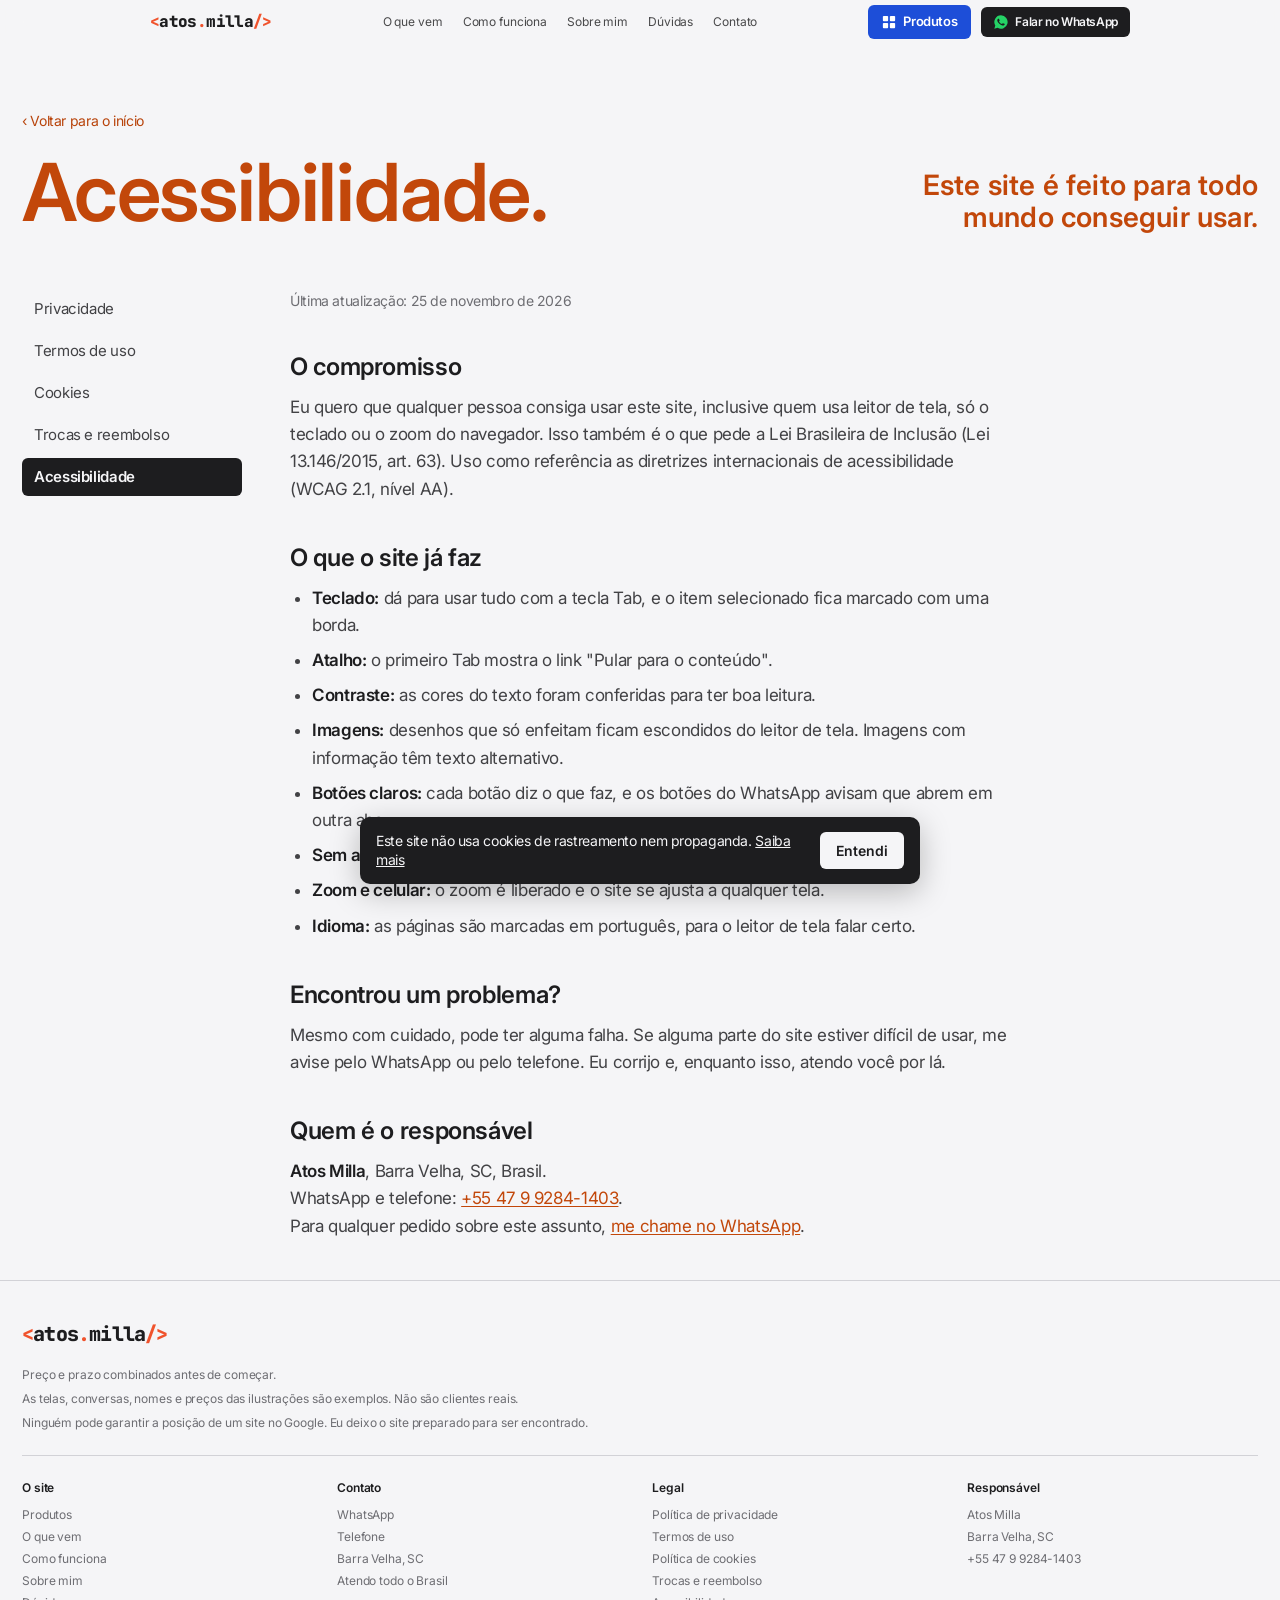
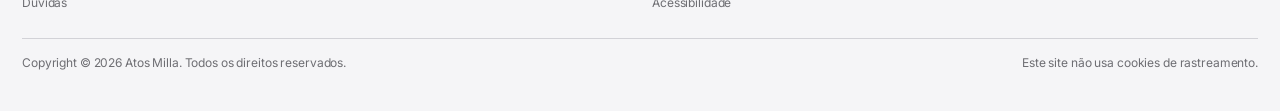
==== acessibilidade.html @ 74225d83 "Páginas legais (privacidade, termos, cookies, reembolso, acessibilidade), aviso de cookies, fontes n" ====
<!doctype html>
<html lang="pt-BR">
<head>
<meta charset="utf-8">
<meta name="viewport" content="width=device-width, initial-scale=1">
<title>Acessibilidade · Atos Milla</title>
<meta name="description" content="O que o site do Atos Milla faz para ser usado por todas as pessoas.">
<meta name="theme-color" content="#f5f5f7">
<meta property="og:title" content="Acessibilidade · Atos Milla">
<meta property="og:description" content="Faço o site do seu negócio. Você fala direto comigo, do começo ao fim.">
<meta property="og:type" content="website">
<meta property="og:image" content="https://atosmilla.github.io/assets/og.jpg">
<link rel="icon" href="data:image/svg+xml,%3Csvg xmlns='http://www.w3.org/2000/svg' viewBox='0 0 64 64'%3E%3Crect width='64' height='64' rx='16' fill='%23111318'/%3E%3Cpath d='M30 20L14 32l16 12' fill='none' stroke='%23F0532D' stroke-width='7' stroke-linecap='round' stroke-linejoin='round'/%3E%3Cpath d='M44 14L34 50' stroke='%23F5F4F0' stroke-width='7' stroke-linecap='round'/%3E%3C/svg%3E">
<link rel="stylesheet" href="assets/fonts.css?v=20261125b">
<link rel="stylesheet" href="assets/site.css?v=20261125b">
</head>
<body>
<a class="skip" href="index.html">Pular para o conteúdo</a>

<svg width="0" height="0" style="position:absolute" aria-hidden="true">
  <symbol id="i-wa" viewBox="0 0 24 24"><path fill="currentColor" d="M12 2a10 10 0 0 0-8.6 15.1L2 22l5-1.3A10 10 0 1 0 12 2Zm5.3 14.1c-.2.6-1.3 1.2-1.8 1.2s-1 .2-3.4-.7a12 12 0 0 1-4.7-4.2c-.4-.6-1-1.7-1-2.9s.6-1.8.9-2.1c.2-.2.5-.3.7-.3h.5c.2 0 .4 0 .6.5l.8 2c.1.2.1.4 0 .5l-.3.5-.4.4c-.1.2-.3.3-.1.6.2.3.8 1.3 1.6 2 1.1 1 2 1.3 2.3 1.4.3.1.5.1.6-.1l.9-1c.2-.3.4-.2.6-.1l1.9.9c.3.1.5.2.5.3.1.2.1.7-.2 1.1Z"/></symbol>
  <symbol id="i-plus" viewBox="0 0 14 14"><path d="M7 2v10M2 7h10" fill="none" stroke="currentColor" stroke-width="1.6"/></symbol>
  <symbol id="i-out" viewBox="0 0 14 14"><path d="M4 10L10 4M5 4h5v5" fill="none" stroke="currentColor" stroke-width="1.6"/></symbol>
  <symbol id="i-prev" viewBox="0 0 9 16"><path d="M8 1L1 8l7 7" fill="none" stroke="currentColor" stroke-width="1.8"/></symbol>
  <symbol id="i-next" viewBox="0 0 9 16"><path d="M1 1l7 7-7 7" fill="none" stroke="currentColor" stroke-width="1.8"/></symbol>
</svg>

<!-- 1. NAV -->
<header class="gnav" id="gnav">
  <nav class="gnav-in" aria-label="Principal">
    <a class="gnav-logo" href="index.html" aria-label="Atos Milla, início"><span class="logo-t"><b>&lt;</b>atos<b>.</b>milla<b>/&gt;</b></span></a>
    <ul class="gnav-links" id="gnav-links">
      <li><a href="index.html#o-que-vem">O que vem</a></li>
      <li><a href="index.html#como-funciona">Como funciona</a></li>
      <li><a href="index.html#sobre">Sobre mim</a></li>
      <li><a href="index.html#duvidas">Dúvidas</a></li>
      <li><a href="index.html#contato">Contato</a></li>
    </ul>
    <div class="gnav-act">
      <a class="gnav-prod" href="produtos.html"><svg aria-hidden="true" viewBox="0 0 16 16" width="14" height="14" fill="currentColor"><rect x="1" y="1" width="6" height="6" rx="1"/><rect x="9" y="1" width="6" height="6" rx="1"/><rect x="1" y="9" width="6" height="6" rx="1"/><rect x="9" y="9" width="6" height="6" rx="1"/></svg><span>Produtos</span></a>
      <a class="gnav-cta" data-wa="Oi Atos! Vi seu site e quero conversar." href="index.html#contato" aria-label="Falar no WhatsApp"><svg aria-hidden="true"><use href="#i-wa"/></svg><span>Falar no WhatsApp</span></a>
    </div>
    <button class="gnav-burger" id="burger" aria-label="Abrir menu" aria-expanded="false" aria-controls="gnav-links">
      <svg aria-hidden="true" width="18" height="12" viewBox="0 0 18 12" fill="none" stroke="currentColor" stroke-width="1.4"><path d="M1 3h16M1 9h16"/></svg>
    </button>
  </nav>
</header>

<main id="topo">
  <section class="wrap phead">
    <div>
      <a class="back" href="index.html">&lsaquo; Voltar para o início</a>
      <h1>Acessibilidade.</h1>
    </div>
    <div class="phead-side">
      <h2>Este site é feito para todo mundo conseguir usar.</h2>
    </div>
  </section>
  <section class="wrap legal">
    <nav class="legal-nav" aria-label="Páginas legais"><a href="privacidade.html">Privacidade</a><a href="termos.html">Termos de uso</a><a href="cookies.html">Cookies</a><a href="reembolso.html">Trocas e reembolso</a><a href="acessibilidade.html" aria-current="page">Acessibilidade</a></nav>
    <article class="legal-doc">
      <p class="legal-date">Última atualização: 25 de novembro de 2026</p>
      <h2>O compromisso</h2>
      <p>Eu quero que qualquer pessoa consiga usar este site, inclusive quem usa leitor de tela, só o teclado ou o zoom do navegador. Isso também é o que pede a Lei Brasileira de Inclusão (Lei 13.146/2015, art. 63). Uso como referência as diretrizes internacionais de acessibilidade (WCAG 2.1, nível AA).</p>

      <h2>O que o site já faz</h2>
      <ul>
        <li><b>Teclado:</b> dá para usar tudo com a tecla Tab, e o item selecionado fica marcado com uma borda.</li>
        <li><b>Atalho:</b> o primeiro Tab mostra o link "Pular para o conteúdo".</li>
        <li><b>Contraste:</b> as cores do texto foram conferidas para ter boa leitura.</li>
        <li><b>Imagens:</b> desenhos que só enfeitam ficam escondidos do leitor de tela. Imagens com informação têm texto alternativo.</li>
        <li><b>Botões claros:</b> cada botão diz o que faz, e os botões do WhatsApp avisam que abrem em outra aba.</li>
        <li><b>Sem animações:</b> nada pisca nem se mexe sozinho.</li>
        <li><b>Zoom e celular:</b> o zoom é liberado e o site se ajusta a qualquer tela.</li>
        <li><b>Idioma:</b> as páginas são marcadas em português, para o leitor de tela falar certo.</li>
      </ul>

      <h2>Encontrou um problema?</h2>
      <p>Mesmo com cuidado, pode ter alguma falha. Se alguma parte do site estiver difícil de usar, me avise pelo WhatsApp ou pelo telefone. Eu corrijo e, enquanto isso, atendo você por lá.</p>
      <h2>Quem é o responsável</h2>
      <p><b>Atos Milla</b>, Barra Velha, SC, Brasil.<br>WhatsApp e telefone: <a class="tx" href="tel:+5547992841403">+55 47 9 9284-1403</a>.<br>Para qualquer pedido sobre este assunto, <a class="tx" data-wa="Oi Atos! Tenho uma dúvida sobre a página Acessibilidade do seu site." href="tel:+5547992841403">me chame no WhatsApp</a>.</p>
    </article>
  </section>
</main>

<footer class="wrap foot">
  <p class="foot-logo"><span class="logo-t"><b>&lt;</b>atos<b>.</b>milla<b>/&gt;</b></span></p>
  <div class="foot-notes">
    <p>Preço e prazo combinados antes de começar.</p>
    <p>As telas, conversas, nomes e preços das ilustrações são exemplos. Não são clientes reais.</p>
    <p>Ninguém pode garantir a posição de um site no Google. Eu deixo o site preparado para ser encontrado.</p>
  </div>
  <div class="foot-cols">
    <div><h4>O site</h4><a href="produtos.html">Produtos</a><a href="index.html#o-que-vem">O que vem</a><a href="index.html#como-funciona">Como funciona</a><a href="index.html#sobre">Sobre mim</a><a href="index.html#duvidas">Dúvidas</a></div>
    <div><h4>Contato</h4><a data-wa="Oi Atos! Vi seu site e quero conversar." href="index.html#contato">WhatsApp</a><a href="tel:+5547992841403">Telefone</a><span>Barra Velha, SC</span><span>Atendo todo o Brasil</span></div>
    <div><h4>Legal</h4><a href="privacidade.html">Política de privacidade</a><a href="termos.html">Termos de uso</a><a href="cookies.html">Política de cookies</a><a href="reembolso.html">Trocas e reembolso</a><a href="acessibilidade.html">Acessibilidade</a></div>
    <div><h4>Responsável</h4><span>Atos Milla</span><span>Barra Velha, SC</span><span>+55 47 9 9284-1403</span></div>
  </div>
  <div class="foot-legal"><span>Copyright © <span id="ano">2026</span> Atos Milla. Todos os direitos reservados.</span><span>Este site não usa cookies de rastreamento.</span></div>
</footer>

<script src="assets/site.js?v=20261125b"></script>
</body>
</html>
---- assets/fonts.css ----
/* Fontes guardadas no próprio site (não chamam o Google). Inter e JetBrains Mono, licença SIL Open Font License 1.1 */
@font-face {
  font-family: 'Inter';
  font-style: normal;
  font-weight: 400;
  font-display: swap;
  src: url(fonts/inter-latin-ext.woff2) format('woff2');
  unicode-range: U+0100-02BA, U+02BD-02C5, U+02C7-02CC, U+02CE-02D7, U+02DD-02FF, U+0304, U+0308, U+0329, U+1D00-1DBF, U+1E00-1E9F, U+1EF2-1EFF, U+2020, U+20A0-20AB, U+20AD-20C4, U+2113, U+2C60-2C7F, U+A720-A7FF;
}
@font-face {
  font-family: 'Inter';
  font-style: normal;
  font-weight: 400;
  font-display: swap;
  src: url(fonts/inter-latin.woff2) format('woff2');
  unicode-range: U+0000-00FF, U+0131, U+0152-0153, U+02BB-02BC, U+02C6, U+02DA, U+02DC, U+0304, U+0308, U+0329, U+2000-206F, U+20AC, U+2122, U+2191, U+2193, U+2212, U+2215, U+FEFF, U+FFFD;
}
@font-face {
  font-family: 'Inter';
  font-style: normal;
  font-weight: 500;
  font-display: swap;
  src: url(fonts/inter-latin-ext.woff2) format('woff2');
  unicode-range: U+0100-02BA, U+02BD-02C5, U+02C7-02CC, U+02CE-02D7, U+02DD-02FF, U+0304, U+0308, U+0329, U+1D00-1DBF, U+1E00-1E9F, U+1EF2-1EFF, U+2020, U+20A0-20AB, U+20AD-20C4, U+2113, U+2C60-2C7F, U+A720-A7FF;
}
@font-face {
  font-family: 'Inter';
  font-style: normal;
  font-weight: 500;
  font-display: swap;
  src: url(fonts/inter-latin.woff2) format('woff2');
  unicode-range: U+0000-00FF, U+0131, U+0152-0153, U+02BB-02BC, U+02C6, U+02DA, U+02DC, U+0304, U+0308, U+0329, U+2000-206F, U+20AC, U+2122, U+2191, U+2193, U+2212, U+2215, U+FEFF, U+FFFD;
}
@font-face {
  font-family: 'Inter';
  font-style: normal;
  font-weight: 600;
  font-display: swap;
  src: url(fonts/inter-latin-ext.woff2) format('woff2');
  unicode-range: U+0100-02BA, U+02BD-02C5, U+02C7-02CC, U+02CE-02D7, U+02DD-02FF, U+0304, U+0308, U+0329, U+1D00-1DBF, U+1E00-1E9F, U+1EF2-1EFF, U+2020, U+20A0-20AB, U+20AD-20C4, U+2113, U+2C60-2C7F, U+A720-A7FF;
}
@font-face {
  font-family: 'Inter';
  font-style: normal;
  font-weight: 600;
  font-display: swap;
  src: url(fonts/inter-latin.woff2) format('woff2');
  unicode-range: U+0000-00FF, U+0131, U+0152-0153, U+02BB-02BC, U+02C6, U+02DA, U+02DC, U+0304, U+0308, U+0329, U+2000-206F, U+20AC, U+2122, U+2191, U+2193, U+2212, U+2215, U+FEFF, U+FFFD;
}
@font-face {
  font-family: 'JetBrains Mono';
  font-style: normal;
  font-weight: 500;
  font-display: swap;
  src: url(fonts/jetbrains-mono-latin-ext.woff2) format('woff2');
  unicode-range: U+0100-02BA, U+02BD-02C5, U+02C7-02CC, U+02CE-02D7, U+02DD-02FF, U+0304, U+0308, U+0329, U+1D00-1DBF, U+1E00-1E9F, U+1EF2-1EFF, U+2020, U+20A0-20AB, U+20AD-20C4, U+2113, U+2C60-2C7F, U+A720-A7FF;
}
@font-face {
  font-family: 'JetBrains Mono';
  font-style: normal;
  font-weight: 500;
  font-display: swap;
  src: url(fonts/jetbrains-mono-latin.woff2) format('woff2');
  unicode-range: U+0000-00FF, U+0131, U+0152-0153, U+02BB-02BC, U+02C6, U+02DA, U+02DC, U+0304, U+0308, U+0329, U+2000-206F, U+20AC, U+2122, U+2191, U+2193, U+2212, U+2215, U+FEFF, U+FFFD;
}
@font-face {
  font-family: 'JetBrains Mono';
  font-style: normal;
  font-weight: 800;
  font-display: swap;
  src: url(fonts/jetbrains-mono-latin-ext.woff2) format('woff2');
  unicode-range: U+0100-02BA, U+02BD-02C5, U+02C7-02CC, U+02CE-02D7, U+02DD-02FF, U+0304, U+0308, U+0329, U+1D00-1DBF, U+1E00-1E9F, U+1EF2-1EFF, U+2020, U+20A0-20AB, U+20AD-20C4, U+2113, U+2C60-2C7F, U+A720-A7FF;
}
@font-face {
  font-family: 'JetBrains Mono';
  font-style: normal;
  font-weight: 800;
  font-display: swap;
  src: url(fonts/jetbrains-mono-latin.woff2) format('woff2');
  unicode-range: U+0000-00FF, U+0131, U+0152-0153, U+02BB-02BC, U+02C6, U+02DA, U+02DC, U+0304, U+0308, U+0329, U+2000-206F, U+20AC, U+2122, U+2191, U+2193, U+2212, U+2215, U+FEFF, U+FFFD;
}
---- assets/site.css ----
/* =========================================================
   ATOS MILLA · feito com a skill Site Vitrine Premium
   Marca: laranja, branco e preto.
   ========================================================= */
:root{
  --canvas:#f5f5f7;
  --surface:#ffffff;
  --surface-alt:#fafafc;
  --ink:#1d1d1f;
  --ink-2:#424245;
  --ink-3:#6e6e73;
  --ink-4:#86868b;
  --hairline:#d2d2d7;
  --link:#b8440b;
  --action:#c2470a;          /* laranja da marca, passa 5:1 com texto branco */
  --action-hover:#a83c08;
  --accent:#c2470a;          /* título da página e 1ª metade dos cabeçalhos */
  --flag:#b64400;
  --control:rgba(210,210,215,.64);
  --control-hover:rgba(223,223,227,.72);
  --tint-1:#f9d9c3;          /* pêssego */
  --tint-2:#efe7df;          /* areia */
  --tint-3:#fff0e0;          /* creme */
  --tint-4:#1d1d1f;          /* preto da marca */
  --wa:#25d366;
  --logo:#f0532d;            /* laranja da logo, só na logo */
  --logo-ink:#111318;
  --mono:"JetBrains Mono",ui-monospace,SFMono-Regular,Menlo,Consolas,monospace;

  --font:-apple-system,BlinkMacSystemFont,"SF Pro Display","SF Pro Text","Inter","Helvetica Neue",Helvetica,Arial,sans-serif;
  --r-card:10px; --r-tile:8px; --r-pill:6px;
  --shadow:2px 4px 12px rgba(0,0,0,.08);
  --shadow-hover:2px 4px 16px rgba(0,0,0,.16);
  --ease:cubic-bezier(0,0,.5,1);
  --max:1260px;
  --gutter:max(22px, calc((100vw - var(--max)) / 2));
  --nav-h:44px;
}
@media (prefers-color-scheme: dark){
  :root:not([data-theme="light"]){
    --canvas:#000; --surface:#1d1d1f; --surface-alt:#161617;
    --ink:#f5f5f7; --ink-2:#d2d2d7; --ink-3:#a1a1a6; --ink-4:#6e6e73; --hairline:#424245;
    --link:#ff9a5c; --control:rgba(66,66,69,.72); --control-hover:rgba(80,80,84,.8);
    --shadow:none; --shadow-hover:0 0 0 1px #424245;
    --accent:#ff8a4c; --flag:#ff8a3d;
    --tint-1:#3a2418; --tint-2:#2a2622; --tint-3:#33281c; --tint-4:#101011;
  }
}
:root[data-theme="dark"]{
  --canvas:#000; --surface:#1d1d1f; --surface-alt:#161617;
  --ink:#f5f5f7; --ink-2:#d2d2d7; --ink-3:#a1a1a6; --ink-4:#6e6e73; --hairline:#424245;
  --link:#ff9a5c; --control:rgba(66,66,69,.72); --control-hover:rgba(80,80,84,.8);
  --shadow:none; --shadow-hover:0 0 0 1px #424245;
  --accent:#ff8a4c; --flag:#ff8a3d;
  --tint-1:#3a2418; --tint-2:#2a2622; --tint-3:#33281c; --tint-4:#101011;
}

*,*::before,*::after{box-sizing:border-box}
html{-webkit-text-size-adjust:100%}
body{margin:0;background:var(--canvas);color:var(--ink);font-family:var(--font);
  font-size:17px;line-height:1.47059;letter-spacing:-.022em;font-weight:400;
  -webkit-font-smoothing:antialiased;-moz-osx-font-smoothing:grayscale;overflow-x:hidden}
img{max-width:100%;display:block}
a{color:var(--link);text-decoration:none}
a:hover{text-decoration:underline}
h1,h2,h3,p{margin:0}
.wrap{padding-inline:var(--gutter)}
section[id]{scroll-margin-top:calc(var(--nav-h) + 16px)}
.sr{position:absolute;width:1px;height:1px;overflow:hidden;clip:rect(0 0 0 0);white-space:nowrap}
:focus-visible{outline:2px solid var(--action);outline-offset:3px;border-radius:4px}

/* ---------- 1. NAV GLOBAL ---------- */
.gnav{position:sticky;top:0;z-index:50;height:var(--nav-h);
  background:rgba(245,245,247,.8);backdrop-filter:saturate(180%) blur(20px);-webkit-backdrop-filter:saturate(180%) blur(20px)}
@media (prefers-color-scheme: dark){:root:not([data-theme="light"]) .gnav{background:rgba(22,22,23,.8)}}
:root[data-theme="dark"] .gnav{background:rgba(22,22,23,.8)}
.gnav-in{max-width:1024px;margin:0 auto;height:100%;padding:0 22px;display:flex;align-items:center;justify-content:space-between;gap:8px}
.gnav-logo{display:inline-flex;align-items:center;gap:8px;font-weight:600;font-size:15px;letter-spacing:-.01em;color:var(--ink)}
.gnav-logo:hover{text-decoration:none}
/* logotipo <atos.milla/> */
.logo-t{font-family:var(--mono);font-weight:800;letter-spacing:-.04em;color:var(--ink);white-space:nowrap}
.logo-t b{color:var(--logo);font-weight:800}
.gnav-logo .logo-t{font-size:16px}
.gnav-links{display:flex;gap:0;list-style:none;margin:0;padding:0}
.gnav-links a{display:block;padding:0 10px;font-size:12px;line-height:var(--nav-h);letter-spacing:-.01em;color:var(--ink);opacity:.8;transition:opacity .2s}
.gnav-links a:hover{opacity:1;text-decoration:none}
.gnav-links a[aria-current]{opacity:1;font-weight:600;color:var(--accent)}
.gnav-cta{display:inline-flex;align-items:center;gap:6px;font-size:12px;font-weight:600;color:var(--canvas);background:var(--ink);padding:6px 12px;border-radius:var(--r-pill)}
.gnav-cta span{opacity:1}
.gnav-cta:hover{text-decoration:none;background:var(--ink-2)}
.gnav-cta svg{width:16px;height:16px;color:var(--wa);flex:none}
.gnav-act{display:flex;align-items:center;gap:10px}
.gnav-prod{display:inline-flex;align-items:center;gap:7px;font-size:13px;font-weight:600;color:#fff;background:#1d4ed8;padding:7px 14px;border-radius:var(--r-pill)}
.gnav-prod:hover{background:#1e40af;text-decoration:none}
.gnav-prod[aria-current]{background:#eef4ff;color:#1d4ed8;box-shadow:inset 0 0 0 1.5px #1d4ed8}
.gnav-burger{display:none;background:none;border:0;width:44px;height:44px;color:var(--ink);cursor:pointer;margin-right:-12px}
@media (max-width:833px){
  .gnav-links{display:none;position:absolute;top:var(--nav-h);left:0;right:0;flex-direction:column;
    background:var(--canvas);padding:12px 32px 28px;height:calc(100vh - var(--nav-h))}
  .gnav.open .gnav-links{display:flex}
  .gnav-links a{font-size:24px;font-weight:600;line-height:1.3;padding:8px 0;opacity:1}
  .gnav-burger{display:block}
  .gnav-act{gap:4px}
  .gnav-prod{padding:7px 11px}
  .gnav-logo{margin-right:auto}
  .gnav-cta{width:44px;height:44px;justify-content:center;background:none;padding:0}
  .gnav-cta:hover{background:none}
  .gnav-cta span{display:none}
  .gnav-cta svg{width:24px;height:24px;color:var(--wa)}
}

/* ---------- 2. FAIXA DE AVISO ---------- */
.ribbon{background:var(--surface-alt);text-align:center;font-size:14px;line-height:1.43;letter-spacing:-.016em;padding:14px 22px;color:var(--ink)}
.ribbon .live{display:inline-block;width:8px;height:8px;border-radius:50%;background:var(--wa);margin-right:8px;vertical-align:1px;position:relative}
.ribbon .live::after{content:"";position:absolute;inset:0;border-radius:50%;background:var(--wa);animation:ping 2.6s var(--ease) infinite}
@keyframes ping{0%{transform:scale(1);opacity:.6}80%,100%{transform:scale(2.8);opacity:0}}

/* ---------- 3. CABEÇALHO DA PÁGINA ---------- */
.phead{display:grid;grid-template-columns:1fr auto;gap:24px;align-items:end;padding-top:64px;padding-bottom:56px}
.phead h1{font-size:80px;line-height:1.05;font-weight:600;letter-spacing:-.015em;color:var(--accent)}
.phead h1.brand{font-family:var(--mono);font-weight:800;font-size:clamp(40px,11vw,96px);line-height:1;letter-spacing:-.05em;color:var(--ink);white-space:nowrap}
.brand b{color:var(--logo);font-weight:800}
.brand{position:relative;display:inline-block}
.brand .caret{display:inline-block;width:.08em;height:.9em;margin-left:.04em;vertical-align:-.08em;background:var(--logo);border-radius:2px;animation:caret 1s steps(1) infinite}
.brand.done .caret{animation:caret 1s steps(1) 3,fadeout .4s var(--ease) 3s forwards}
@keyframes caret{50%{opacity:0}}
@keyframes fadeout{to{opacity:0}}
.brand-sub{font-family:var(--mono);font-weight:500;font-size:13px;letter-spacing:.38em;text-transform:uppercase;color:var(--ink-3);margin-top:20px;opacity:0;transform:translateY(8px);transition:opacity .9s var(--ease),transform .9s var(--ease)}
.brand-wrap.done .brand-sub{opacity:1;transform:none}
.phead-side{text-align:right;max-width:400px}
.phead-side h2{font-size:28px;line-height:1.14;font-weight:600;letter-spacing:.007em;color:var(--accent)}
.phead-side .links{margin-top:12px;display:flex;flex-direction:column;gap:4px;font-size:14px;letter-spacing:-.016em}
@media (max-width:833px){
  .phead{grid-template-columns:1fr;padding-top:40px;padding-bottom:36px}
  .phead h1{font-size:48px}
  .phead-side{text-align:left}
  .phead-side h2{font-size:24px}
}
/* título que sobe palavra por palavra */
.split .wd{display:inline-block;overflow:hidden;vertical-align:top;padding-bottom:.08em;margin-bottom:-.08em}
.split .wd>span{display:inline-block;transform:translateY(105%);transition:transform 1s var(--ease);transition-delay:calc(var(--i) * 90ms + 100ms)}
.split.in .wd>span{transform:none}

.lk::after{content:" \203A";font-weight:400}
.lk-out::after{content:" \2197";font-size:.9em}

/* ---------- 4. NAVEGAÇÃO POR ÍCONES ---------- */
.iconnav{display:flex;gap:4px;overflow-x:auto;scroll-snap-type:x mandatory;scroll-padding-inline:var(--gutter);scrollbar-width:none;padding-bottom:72px}
.iconnav::-webkit-scrollbar{display:none}
.iconnav a{flex:0 0 auto;width:116px;text-align:center;color:var(--ink);font-size:14px;font-weight:500;letter-spacing:-.016em;scroll-snap-align:start;padding:4px 0}
.iconnav a:hover{text-decoration:none}
.iconnav .ico{width:96px;height:64px;margin:0 auto 10px;display:grid;place-items:center;transition:transform .3s var(--ease)}
.iconnav a:hover .ico{transform:translateY(-3px)}
.iconnav svg{color:var(--ink)}
/* barrinha que mostra que dá para arrastar (só aparece quando sobra conteúdo) */
.swipe{display:none;align-items:center;gap:12px;padding-bottom:64px;margin-top:-56px}
.swipe.on{display:flex}
.swipe-track{position:relative;flex:0 0 120px;height:4px;border-radius:2px;background:var(--hairline);overflow:hidden}
.swipe-thumb{position:absolute;left:0;top:0;height:100%;width:30%;border-radius:2px;background:var(--action);transform-origin:left;will-change:transform}
.iconnav .o{fill:var(--action)}
.iconnav .t{fill:var(--tint-1)}
.iconnav.rv a{opacity:0;transform:translateY(14px);transition:opacity .7s var(--ease),transform .7s var(--ease);transition-delay:calc(var(--i) * 60ms)}
.iconnav.rv.in a{opacity:1;transform:none}

/* ---------- 5. PRATELEIRA ---------- */
.shelf{padding-bottom:56px}
.shelf-h{font-size:28px;line-height:1.14;font-weight:600;letter-spacing:.007em;padding-bottom:8px}
.shelf-h .a{color:var(--accent)}
.shelf-h .b{color:var(--ink-3)}
@media (max-width:734px){.shelf-h{font-size:24px;line-height:1.17}}

.rail{position:relative}
.rail-track{display:flex;gap:20px;overflow-x:auto;scroll-snap-type:x mandatory;
  padding:16px var(--gutter) 40px;scroll-padding-inline:var(--gutter);scrollbar-width:none;margin-inline:calc(var(--gutter) * -1)}
.rail-track::-webkit-scrollbar{display:none}
.rail-track>*{scroll-snap-align:start;flex:0 0 auto}
.rail-paddles{display:flex;justify-content:flex-end;gap:14px}
.paddle{width:36px;height:36px;border-radius:var(--r-pill);border:0;background:var(--control);color:var(--ink);cursor:pointer;
  display:grid;place-items:center;transition:background .2s,opacity .2s}
.paddle:hover{background:var(--control-hover)}
.paddle:disabled{opacity:.42;cursor:default}
.paddle svg{width:9px;height:16px}
/* cards entram em sequência quando a prateleira aparece */
.rail.rv{opacity:1;transform:none}
.rail.rv .rail-track>*{opacity:0;transform:translateY(40px);transition:opacity .8s var(--ease),transform .9s var(--ease),box-shadow .3s var(--ease);transition-delay:calc(var(--i) * 90ms)}
.rail.rv.in .rail-track>*{opacity:1;transform:none}
.rail.rv.settled .rail-track>*{transition-delay:0s}
.rail.rv.in .rail-track>.card:hover,.rail.rv.in .rail-track>.tile:hover{transform:scale3d(1.01,1.01,1.01)}

/* ---------- 6. CARDS ---------- */
.card{position:relative;width:400px;height:500px;border-radius:var(--r-card);background:var(--surface);
  box-shadow:var(--shadow);overflow:hidden;color:var(--ink);display:flex;flex-direction:column;
  transition:box-shadow .3s var(--ease),transform .3s var(--ease)}
a.card:hover{text-decoration:none}
.rail.settled .card:hover,.card:hover{box-shadow:var(--shadow-hover);transform:scale3d(1.01,1.01,1.01)}
.card-info{padding:28px;position:relative;z-index:2}
.eyebrow{font-size:12px;line-height:1.33;font-weight:600;letter-spacing:-.01em;text-transform:uppercase;color:var(--ink-2);padding-bottom:8px}
.card-title{font-size:28px;line-height:1.14;font-weight:600;letter-spacing:.007em}
.card-desc{font-size:17px;line-height:1.24;padding-top:10px;padding-right:40px}
.card-media{flex:1;position:relative;display:grid;place-items:center}
.card.dark{color:#f5f5f7}.card.dark .eyebrow{color:#d2d2d7}
.card.w-480{width:480px}
.card.w-313{width:313px}
.card.faq{height:330px}
.card.faq .card-title{font-size:21px;line-height:1.19}
.card.faq .card-desc{color:var(--ink-2);padding-top:14px}
@media (max-width:734px){.card{width:309px;height:450px}.card.w-480{width:309px}.card.w-313{width:270px}.card.faq{height:330px}.card-title{font-size:24px}}

/* card de exemplo (vitrine de modelos) */
.pcard{width:313px;padding:0 28px 28px}
.pcard .card-media{padding-top:36px}
.swatches{display:flex;gap:7px;justify-content:center;padding:18px 0 22px}
.swatches i{width:9px;height:9px;border-radius:50%;box-shadow:inset 0 1px 2px rgba(0,0,0,.25)}
.flag{font-size:12px;font-weight:400;color:var(--flag);padding-bottom:4px}
.pname{font-size:17px;line-height:1.24;font-weight:600;letter-spacing:-.022em;min-height:42px}
.pprice{font-size:14px;line-height:1.43;letter-spacing:-.016em;padding-top:14px;color:var(--ink-2);padding-right:40px}
@media (max-width:734px){.pcard{width:270px}}

.corner{position:absolute;right:20px;bottom:20px;width:36px;height:36px;border-radius:var(--r-pill);background:var(--control);
  display:grid;place-items:center;color:var(--ink);z-index:3;transition:background .2s, transform .3s var(--ease)}
.card:hover .corner{background:var(--control-hover)}
.card.dark .corner{background:rgba(255,255,255,.18);color:#fff}
.corner svg{width:14px;height:14px}

.stack{display:flex;flex-direction:column;gap:20px}
.tile{width:313px;height:240px;border-radius:var(--r-card);padding:28px;box-shadow:var(--shadow);position:relative;color:var(--ink);
  transition:box-shadow .3s var(--ease),transform .3s var(--ease)}
a.tile:hover{text-decoration:none}
.tile:hover{box-shadow:var(--shadow-hover);transform:scale3d(1.01,1.01,1.01)}
.tile .ticon{width:32px;height:32px;margin-bottom:14px;color:var(--accent)}
.tile .num{display:block;font-size:48px;line-height:1;font-weight:600;letter-spacing:-.02em;color:var(--accent);margin-bottom:22px}
.tile p{font-size:21px;line-height:1.19;font-weight:600;letter-spacing:.011em}
.tile .sub{font-size:14px;line-height:1.43;font-weight:400;letter-spacing:-.016em;color:var(--ink-3);margin-top:10px}
@media (max-width:734px){.tile{width:270px;height:230px}}

/* ---------- 7. BOTÕES ---------- */
.btn{display:inline-flex;align-items:center;gap:8px;font-size:17px;line-height:1.18;letter-spacing:-.022em;font-weight:400;padding:12px 22px;border-radius:var(--r-pill);
  background:var(--action);color:#fff;border:1px solid transparent;cursor:pointer;transition:background .2s, transform .3s var(--ease)}
.btn:hover{background:var(--action-hover);text-decoration:none}
.btn-lg{font-size:19px;padding:16px 30px}
.btn{font-weight:600}
.btn-dark{background:var(--ink);color:var(--canvas)}
.btn-dark:hover{background:var(--ink-2)}
.btn-row{display:flex;flex-wrap:wrap;gap:12px;margin-top:20px}
.phead-side .btn-row{justify-content:flex-end}
@media (max-width:833px){.phead-side .btn-row{justify-content:flex-start}}
.btn svg{width:20px;height:20px;flex:none}

/* ---------- 8. BLOCO DESTAQUE ---------- */
.feature{border-radius:var(--r-card);background:var(--surface);box-shadow:var(--shadow);overflow:hidden;display:grid;grid-template-columns:1fr 1fr;min-height:480px}
.feature-copy{padding:64px;display:flex;flex-direction:column;justify-content:center;gap:16px}
.feature-copy h2{font-size:48px;line-height:1.08;font-weight:600;letter-spacing:-.003em}
.feature-copy p{font-size:21px;line-height:1.38;color:var(--ink-3);letter-spacing:.011em}
.feature-copy p.small{font-size:17px;line-height:1.47}
.feature-copy .cta{display:flex;gap:20px;align-items:center;margin-top:12px;flex-wrap:wrap}
.feature-media{background:var(--tint-1);position:relative;overflow:hidden;min-height:360px}
@media (max-width:833px){.feature{grid-template-columns:1fr}.feature-copy{padding:40px 28px}.feature-copy h2{font-size:32px}.feature-copy p{font-size:19px}.feature-media{min-height:320px}}

/* monograma do Atos com anéis que respiram */
.mono{position:absolute;inset:0;display:grid;place-items:center}
.mono .ring{position:absolute;border-radius:50%;border:1.5px solid var(--action);opacity:.25}
.mono .r1{width:220px;height:220px}.mono .r2{width:320px;height:320px;opacity:.16}.mono .r3{width:430px;height:430px;opacity:.09}
.live .mono .ring{animation:breathe 6s var(--ease) infinite}
.live .mono .r2{animation-delay:-2s}.live .mono .r3{animation-delay:-4s}
@keyframes breathe{50%{transform:scale(1.06);opacity:.05}}
.mono .disc{position:relative;width:150px;height:150px;border-radius:38px;background:var(--logo-ink);color:#f5f4f0;display:grid;place-items:center;font-family:var(--mono);font-weight:800;letter-spacing:-.06em;
  font-size:36px;font-weight:800;letter-spacing:-.06em;box-shadow:0 30px 60px -20px rgba(17,19,24,.55)}
.mono .tag{position:absolute;background:var(--surface);color:var(--ink);font-size:14px;font-weight:500;padding:8px 14px;border-radius:var(--r-pill);box-shadow:var(--shadow);
  opacity:0;transform:translateY(10px);transition:opacity .7s var(--ease),transform .7s var(--ease)}
.mono .t1{top:22%;left:12%;transition-delay:.3s}.mono .t2{top:30%;right:10%;transition-delay:.55s}.mono .t3{bottom:20%;left:20%;transition-delay:.8s}
.live .mono .tag{opacity:1;transform:none}
@media (max-width:833px){
  .mono .disc{width:120px;height:120px;font-size:29px;border-radius:30px}
  .mono .t1{top:8%;left:6%}.mono .t2{top:8%;right:6%}.mono .t3{bottom:8%;left:18%}
}

/* ---------- 9. CONTATO ---------- */
.contact{background:var(--surface);border-radius:var(--r-card);box-shadow:var(--shadow);padding:56px;display:grid;grid-template-columns:1fr 1fr;gap:48px;align-items:center}
.contact h2{font-size:40px;line-height:1.1;font-weight:600;letter-spacing:0}
.contact p{color:var(--ink-3);margin-top:12px}
.contact-act{display:flex;flex-direction:column;align-items:flex-start;gap:14px}
.contact-act .meta{font-size:14px;color:var(--ink-3);letter-spacing:-.016em}
@media (max-width:833px){.contact{grid-template-columns:1fr;padding:32px 24px;gap:28px}.contact h2{font-size:32px}}

/* ---------- 10. RODAPÉ ---------- */
.foot{font-size:12px;line-height:1.33;letter-spacing:-.01em;color:var(--ink-3);padding-top:40px;padding-bottom:40px;margin-top:40px;border-top:1px solid var(--hairline)}
.foot-notes p+p{margin-top:8px}
.foot-logo{margin-bottom:20px}.foot-logo .logo-t{font-size:20px}
.foot-cols{display:grid;grid-template-columns:repeat(4,1fr);gap:24px;padding:24px 0;border-top:1px solid var(--hairline);margin-top:24px}
.foot-cols h4{margin:0 0 8px;font-size:12px;font-weight:600;color:var(--ink)}
.foot-cols a,.foot-cols span{display:block;color:var(--ink-3);padding:3px 0}
.foot-legal{display:flex;justify-content:space-between;flex-wrap:wrap;gap:12px;padding-top:16px;border-top:1px solid var(--hairline)}
@media (max-width:734px){.foot-cols{grid-template-columns:1fr 1fr}}

/* ---------- 11. MOVIMENTO ---------- */
.rv{opacity:0;transform:translateY(24px);transition:opacity .8s var(--ease),transform .8s var(--ease)}
.rv.in{opacity:1;transform:none}

/* ---------- ilustrações animadas dentro dos cards ---------- */
.art{position:relative;width:100%;height:100%}
/* celular */
.phone{position:absolute;left:50%;bottom:-40px;width:170px;height:300px;margin-left:-85px;border-radius:30px;background:var(--ink);padding:10px;box-shadow:0 30px 50px -20px rgba(0,0,0,.35)}
.phone .scr{width:100%;height:100%;border-radius:22px;background:var(--surface);overflow:hidden;padding:18px 12px;display:flex;flex-direction:column;gap:8px}
.phone .b{height:12px;border-radius:6px;background:var(--hairline);opacity:0;transform:translateY(16px)}
.phone .b.hero{height:70px;border-radius:12px;background:var(--tint-1)}
.phone .b.btnb{height:26px;width:70%;border-radius:13px;background:var(--action)}
.phone .b.s{width:60%}
.live .phone .b{animation:build 6s var(--ease) infinite}
.live .phone .b:nth-child(2){animation-delay:.15s}.live .phone .b:nth-child(3){animation-delay:.3s}.live .phone .b:nth-child(4){animation-delay:.45s}.live .phone .b:nth-child(5){animation-delay:.6s}.live .phone .b:nth-child(6){animation-delay:.75s}
@keyframes build{0%{opacity:0;transform:translateY(16px)}12%,86%{opacity:1;transform:none}100%{opacity:0;transform:translateY(-6px)}}
/* conversa de WhatsApp */
.chat{position:absolute;inset:auto 28px 40px 28px;display:flex;flex-direction:column;gap:10px}
.msg{max-width:78%;font-size:15px;line-height:1.3;padding:10px 14px;border-radius:18px;opacity:0;transform:translateY(12px) scale(.96);transform-origin:left bottom}
.msg.in-m{background:var(--surface);color:var(--ink);border-bottom-left-radius:6px;box-shadow:var(--shadow)}
.msg.out-m{align-self:flex-end;background:#d9fdd3;color:#111b21;border-bottom-right-radius:6px;transform-origin:right bottom}
.live .msg{animation:chat 7s var(--ease) infinite}
.live .msg:nth-child(2){animation-delay:.9s}.live .msg:nth-child(3){animation-delay:1.8s}
@keyframes chat{0%{opacity:0;transform:translateY(12px) scale(.96)}8%,85%{opacity:1;transform:none}100%{opacity:0}}
/* busca no Google */
.search{position:absolute;left:28px;right:28px;top:40px}
.sbar{display:flex;align-items:center;gap:10px;background:var(--surface);border-radius:var(--r-pill);padding:12px 16px;box-shadow:var(--shadow);font-size:15px;color:var(--ink);overflow:hidden}
.sbar svg{width:16px;height:16px;flex:none;color:var(--ink-3)}
.sbar .typed{position:relative;white-space:nowrap}
.sbar .typed::after{content:"";position:absolute;inset:0 -4px 0 0;background:var(--surface);transform-origin:right;transform:scaleX(1)}
.live .sbar .typed::after{animation:type 6s steps(18) infinite}
@keyframes type{0%{transform:scaleX(1)}35%,90%{transform:scaleX(0)}100%{transform:scaleX(1)}}
.result{margin-top:16px;background:var(--surface);border-radius:18px;padding:16px;box-shadow:var(--shadow);opacity:0;transform:translateY(12px)}
.result b{display:block;font-size:15px;font-weight:600;color:var(--action);margin-bottom:6px}
.result i{display:block;height:8px;border-radius:4px;background:var(--hairline);margin-top:6px}
.result i+i{width:70%}
.result+.result{opacity:0}
.live .result{animation:res 6s var(--ease) infinite}
.live .result+.result{animation-delay:.25s}
@keyframes res{0%,36%{opacity:0;transform:translateY(12px)}46%,88%{opacity:1;transform:none}100%{opacity:0}}
/* carrega rápido */
.speed{position:absolute;left:28px;right:28px;bottom:56px}
.speed .big{font-size:64px;font-weight:600;letter-spacing:-.03em;line-height:1;color:#f5f5f7}
.speed .big small{font-size:22px;font-weight:500;color:#a1a1a6;margin-left:6px;letter-spacing:0}
.speed .track{margin-top:18px;height:8px;border-radius:4px;background:rgba(255,255,255,.14);overflow:hidden}
.speed .fill{height:100%;background:var(--action);transform-origin:left;transform:scaleX(0)}
.live .speed .fill{animation:load 4s var(--ease) infinite}
@keyframes load{0%{transform:scaleX(0)}40%,85%{transform:scaleX(1)}100%{transform:scaleX(1);opacity:0}}
/* endereço próprio */
.browser{position:absolute;left:28px;right:-40px;bottom:40px;height:230px;border-radius:18px 0 0 18px;background:var(--surface);box-shadow:var(--shadow);overflow:hidden}
.browser .top{display:flex;align-items:center;gap:6px;padding:12px 14px;border-bottom:1px solid var(--hairline)}
.browser .top i{width:9px;height:9px;border-radius:50%;background:var(--hairline)}
.browser .url{margin-left:10px;flex:1;background:var(--canvas);border-radius:var(--r-pill);padding:6px 12px;font-size:13px;color:var(--ink-2);white-space:nowrap;overflow:hidden}
.browser .url b{color:var(--ink);font-weight:600}
.browser .body{padding:18px}
.browser .body i{display:block;height:10px;border-radius:5px;background:var(--hairline);margin-bottom:10px}
.browser .body i:first-child{height:44px;border-radius:10px;background:var(--tint-1)}
.browser .body i:last-child{width:55%}
.browser .url b{display:inline-block;opacity:0;transform:translateY(6px)}
.live .browser .url b{animation:url 6s var(--ease) infinite}
@keyframes url{0%,10%{opacity:0;transform:translateY(6px)}22%,88%{opacity:1;transform:none}100%{opacity:0}}
/* mudanças */
.swap{position:absolute;left:28px;right:28px;bottom:48px}
.swap .row{display:flex;justify-content:space-between;align-items:center;background:var(--surface);border-radius:18px;padding:16px 18px;box-shadow:var(--shadow);font-size:15px}
.swap .row+.row{margin-top:12px}
.swap .val{position:relative;display:inline-grid;font-weight:600}
.swap .val span{grid-area:1/1;text-align:right;transition:none}
.swap .val .new{color:var(--action);opacity:0;transform:translateY(8px)}
.live .swap .val .old{animation:out 6s var(--ease) infinite}
.live .swap .val .new{animation:inn 6s var(--ease) infinite}
.live .swap .row+.row .val span{animation-delay:.5s}
@keyframes out{0%,30%{opacity:1;transform:none}40%,85%{opacity:0;transform:translateY(-8px)}100%{opacity:1;transform:none}}
@keyframes inn{0%,30%{opacity:0;transform:translateY(8px)}40%,85%{opacity:1;transform:none}100%{opacity:0;transform:translateY(8px)}}

/* programa de notas: notas passando de um sistema para o outro */
.grades{position:absolute;left:24px;right:24px;bottom:68px;display:grid;grid-template-columns:1fr 34px 1fr;align-items:center}
.grades .sys{background:var(--surface);border-radius:16px;padding:12px;box-shadow:var(--shadow)}
.grades .sh{font-size:11px;font-weight:600;text-transform:uppercase;color:var(--ink-2);padding:0 4px 8px;border-bottom:1px solid var(--hairline);margin-bottom:4px}
.grades .gr{display:flex;justify-content:space-between;font-size:14px;padding:6px 4px;color:var(--ink)}
.grades .gr+.gr{border-top:1px solid var(--hairline)}
.grades .gr b{font-weight:600;font-variant-numeric:tabular-nums}
.grades .to .gr b{color:var(--action);opacity:0;transform:translateX(-8px)}
.grades .pipe{display:flex;justify-content:center;gap:4px}
.grades .pipe i{width:5px;height:5px;border-radius:50%;background:var(--action);opacity:.25}
.live .grades .to .gr b{animation:gin 6s var(--ease) infinite}
.live .grades .to .gr:nth-of-type(2) b{animation-delay:.35s}.live .grades .to .gr:nth-of-type(3) b{animation-delay:.7s}.live .grades .to .gr:nth-of-type(4) b{animation-delay:1.05s}
.live .grades .pipe i{animation:pdot 1.2s var(--ease) infinite}
.live .grades .pipe i:nth-child(2){animation-delay:.2s}.live .grades .pipe i:nth-child(3){animation-delay:.4s}
@keyframes gin{0%,12%{opacity:0;transform:translateX(-8px)}22%,85%{opacity:1;transform:none}100%{opacity:0}}
@keyframes pdot{50%{opacity:1;transform:scale(1.3)}}
@media (max-width:734px){.grades{left:18px;right:18px;grid-template-columns:1fr 26px 1fr}.grades .gr{font-size:13px}.grades .sys{padding:10px}}

/* mini sites de exemplo */
.mini{width:100%;height:200px;border-radius:14px;overflow:hidden;background:var(--mbg);box-shadow:0 10px 30px -14px rgba(0,0,0,.35);display:flex;flex-direction:column;transition:transform .5s var(--ease)}
.card:hover .mini{transform:translateY(-4px)}
.mini .mt{display:flex;align-items:center;justify-content:space-between;padding:10px 12px;font-size:11px;font-weight:600;color:var(--mtx)}
.mini .mt i{width:26px;height:6px;border-radius:3px;background:var(--mtx);opacity:.35}
.mini .mh{flex:1;margin:0 10px;border-radius:10px;background:var(--mc1);padding:14px;color:#fff;display:flex;flex-direction:column;justify-content:flex-end}
.mini .mh b{font-size:15px;line-height:1.15;font-weight:600;max-width:80%}
.mini .mh span{margin-top:8px;align-self:flex-start;font-size:10px;font-weight:600;background:var(--mc2);color:var(--mbtn);padding:5px 10px;border-radius:var(--r-pill)}
.mini .mf{display:flex;gap:6px;padding:10px}
.mini .mf i{flex:1;height:26px;border-radius:7px;background:var(--mtx);opacity:.12}

/* ---------- SEM ANIMAÇÕES: tudo aparece parado e pronto ---------- */
  *,*::before,*::after{animation:none!important;transition:none!important}
  .rv,.rail.rv .rail-track>*,.iconnav.rv a{opacity:1!important;transform:none!important}
  .split .wd>span{transform:none!important}
  .brand-sub{opacity:1!important;transform:none!important}
  .brand .caret{display:none}
  .card:hover,.tile:hover{transform:none}
  .phone .b,.msg,.result,.result+.result,.browser .url b,.mono .tag{opacity:1;transform:none}
  .sbar .typed::after{transform:scaleX(0)}
  .speed .fill{transform:scaleX(1)}
  .swap .val .new{opacity:1;transform:none}.swap .val .old{opacity:0}
  .grades .to .gr b{opacity:1;transform:none}

body.paused *,body.paused *::before,body.paused *::after{animation-play-state:paused!important}

/* ---------- PÁGINA DE PRODUTOS ---------- */
.feature-media .grades{top:50%;bottom:auto;transform:translateY(-50%)}
.back{display:inline-block;font-size:14px;margin-bottom:18px}

/* ---------- WHATSAPP: símbolo sempre verde ---------- */
.btn-wa{background:var(--ink);color:var(--canvas)}
.btn-wa:hover{background:var(--ink-2)}
.btn-wa svg{color:var(--wa)}

/* ---------- TEMA BRANCO E AZUL (página de Produtos) ----------
   Sempre claro, mesmo com o celular ou o computador no modo escuro. */
body.theme-blue{
  color-scheme:light;
  --canvas:#ffffff; --surface:#ffffff; --surface-alt:#f4f7fd;
  --ink:#1d1d1f; --ink-2:#424245; --ink-3:#6e6e73; --ink-4:#86868b; --hairline:#dfe5f1;
  --control:rgba(210,216,230,.64); --control-hover:rgba(220,226,238,.8);
  --accent:#1d4ed8; --action:#1d4ed8; --action-hover:#1e40af; --link:#1d4ed8; --flag:#1d4ed8;
  --tint-1:#dce7fd; --tint-2:#eaf0fb; --tint-3:#eef4ff; --tint-4:#0f1b3d;
  --shadow:0 1px 3px rgba(15,27,61,.08),0 6px 18px rgba(15,27,61,.08);
  --shadow-hover:0 1px 3px rgba(15,27,61,.12),0 8px 24px rgba(15,27,61,.14);
}
:root body.theme-blue .gnav{background:rgba(255,255,255,.9);border-bottom:1px solid #e3e9f5}
body.theme-blue .hl-on-dark{color:#93b7ff!important}

/* ---------- LOJA (marketplace) ---------- */
.mk-bar{display:flex;flex-wrap:wrap;align-items:center;gap:14px;padding:18px;background:var(--surface-alt);border:1px solid var(--hairline);border-radius:var(--r-card)}
.mk-search{flex:1 1 280px;display:flex;align-items:center;gap:10px;background:var(--surface);border:1px solid var(--hairline);border-radius:var(--r-pill);padding:0 14px;height:44px;color:var(--ink-3)}
.mk-search:focus-within{border-color:var(--action);box-shadow:0 0 0 3px rgba(29,78,216,.15)}
.mk-search input{flex:1;border:0;outline:0;background:none;font:inherit;font-size:16px;color:var(--ink);height:100%;min-width:0}
.mk-chips{display:flex;flex-wrap:wrap;gap:8px}
.mk-chip{font:inherit;font-size:14px;font-weight:600;color:var(--ink);background:var(--surface);border:1px solid var(--hairline);border-radius:var(--r-pill);padding:9px 14px;cursor:pointer;display:inline-flex;align-items:center;gap:8px}
.mk-chip i{font-style:normal;font-weight:500;font-size:12px;color:var(--ink-3);background:var(--surface-alt);border-radius:4px;padding:1px 6px}
.mk-chip:hover{border-color:var(--action)}
.mk-chip[aria-pressed="true"]{background:var(--action);border-color:var(--action);color:#fff}
.mk-chip[aria-pressed="true"] i{background:rgba(255,255,255,.2);color:#fff}
.mk-count{font-size:14px;color:var(--ink-3);margin:18px 2px 14px}
.mk-grid{display:grid;grid-template-columns:repeat(auto-fill,minmax(250px,1fr));gap:20px}
.mk-card{background:var(--surface);border:1px solid var(--hairline);border-radius:var(--r-card);overflow:hidden;display:flex;flex-direction:column}
.mk-img{aspect-ratio:4/3;background:var(--tint-1)}
.mk-img img{width:100%;height:100%;object-fit:cover}
.mk-ph{display:block;width:100%;height:100%}
.mk-body{padding:18px;display:flex;flex-direction:column;gap:6px;flex:1}
.mk-cat{font-size:12px;font-weight:600;text-transform:uppercase;color:var(--accent)}
.mk-body h3{font-size:19px;line-height:1.2;font-weight:600}
.mk-desc{font-size:14px;color:var(--ink-3)}
.mk-foot{margin-top:auto;padding-top:14px;display:flex;align-items:center;justify-content:space-between;gap:10px}
.mk-price{font-size:19px}
.mk-buy{padding:9px 16px;font-size:15px}
.mk-empty{border:2px dashed var(--hairline);border-radius:var(--r-card);padding:64px 24px;text-align:center;color:var(--ink-3);display:flex;flex-direction:column;align-items:center;gap:12px}
.mk-empty[hidden],.mk-grid[hidden]{display:none}
.mk-empty svg{color:var(--accent)}
.mk-empty h2{font-size:24px;line-height:1.2;font-weight:600;color:var(--ink)}
.mk-empty p{max-width:40ch}
.mk-empty .btn{margin-top:8px}
@media (max-width:734px){.mk-bar{padding:14px}.mk-empty{padding:44px 20px}.mk-empty h2{font-size:21px}}

/* ---------- ACESSIBILIDADE ---------- */
.skip{position:absolute;left:12px;top:-60px;z-index:100;background:var(--ink);color:var(--canvas);padding:10px 16px;border-radius:var(--r-pill);font-size:15px;font-weight:600}
.skip:focus{top:12px;text-decoration:none}
.tile .sub{color:var(--ink-2)}
.rail-track:focus-visible{outline:2px solid var(--action);outline-offset:4px}
.tx{color:var(--action);text-decoration:underline;text-underline-offset:2px}
.tx:hover{text-decoration-thickness:2px}

/* ---------- AVISO DE COOKIES ---------- */
.cookie-bar{position:fixed;left:16px;right:16px;bottom:16px;z-index:90;max-width:560px;margin:0 auto;display:flex;align-items:center;gap:14px;padding:14px 16px;background:var(--ink);color:var(--canvas);border-radius:var(--r-card);font-size:14px;line-height:1.4;box-shadow:0 8px 30px rgba(0,0,0,.25)}
.cookie-bar p{flex:1}
.cookie-bar a{color:inherit;text-decoration:underline}
.cookie-bar button{font:inherit;font-weight:600;background:var(--canvas);color:var(--ink);border:0;border-radius:var(--r-pill);padding:9px 16px;cursor:pointer;flex:none}
.cookie-bar button:focus-visible{outline:2px solid var(--canvas);outline-offset:2px}

/* ---------- PÁGINAS LEGAIS ---------- */
.legal{display:grid;grid-template-columns:220px 1fr;gap:48px;align-items:start}
.legal-nav{display:flex;flex-direction:column;gap:4px;position:sticky;top:76px}
.legal-nav a{color:var(--ink-2);padding:8px 12px;border-radius:var(--r-pill);font-size:15px}
.legal-nav a:hover{background:var(--surface-alt);text-decoration:none}
.legal-nav a[aria-current="page"]{background:var(--ink);color:var(--canvas);font-weight:600}
.legal-doc{max-width:720px;font-size:17px;line-height:1.6;color:var(--ink-2)}
.legal-doc h2{font-size:24px;line-height:1.25;font-weight:600;color:var(--ink);margin:40px 0 12px}
.legal-doc p+p{margin-top:12px}
.legal-doc ul{margin:12px 0 0;padding-left:22px}
.legal-doc li+li{margin-top:8px}
.legal-doc b{color:var(--ink);font-weight:600}

.legal-date{font-size:14px;color:var(--ink-3)}
.legal-table{width:100%;border-collapse:collapse;margin-top:14px;font-size:15px}
.legal-table th,.legal-table td{text-align:left;vertical-align:top;padding:10px 12px;border:1px solid var(--hairline)}
.legal-table th{background:var(--surface-alt);color:var(--ink);font-weight:600}
.legal-table code{font-family:var(--mono);font-size:14px}
@media (max-width:834px){.legal{grid-template-columns:1fr;gap:24px}.legal-nav{position:static;flex-direction:row;flex-wrap:wrap}.legal-nav a{border:1px solid var(--hairline)}}
@media (max-width:734px){.legal-doc{font-size:16px}.legal-doc h2{font-size:21px;margin-top:32px}.legal-table{font-size:14px}.legal-table th,.legal-table td{padding:8px}.cookie-bar{flex-direction:column;align-items:stretch;text-align:left}}
@media (prefers-color-scheme:dark){:root:not([data-theme="light"]) .tx{color:#ff8a4c}}
:root[data-theme="dark"] .tx{color:#ff8a4c}
:root body.theme-blue .tx{color:var(--action)}
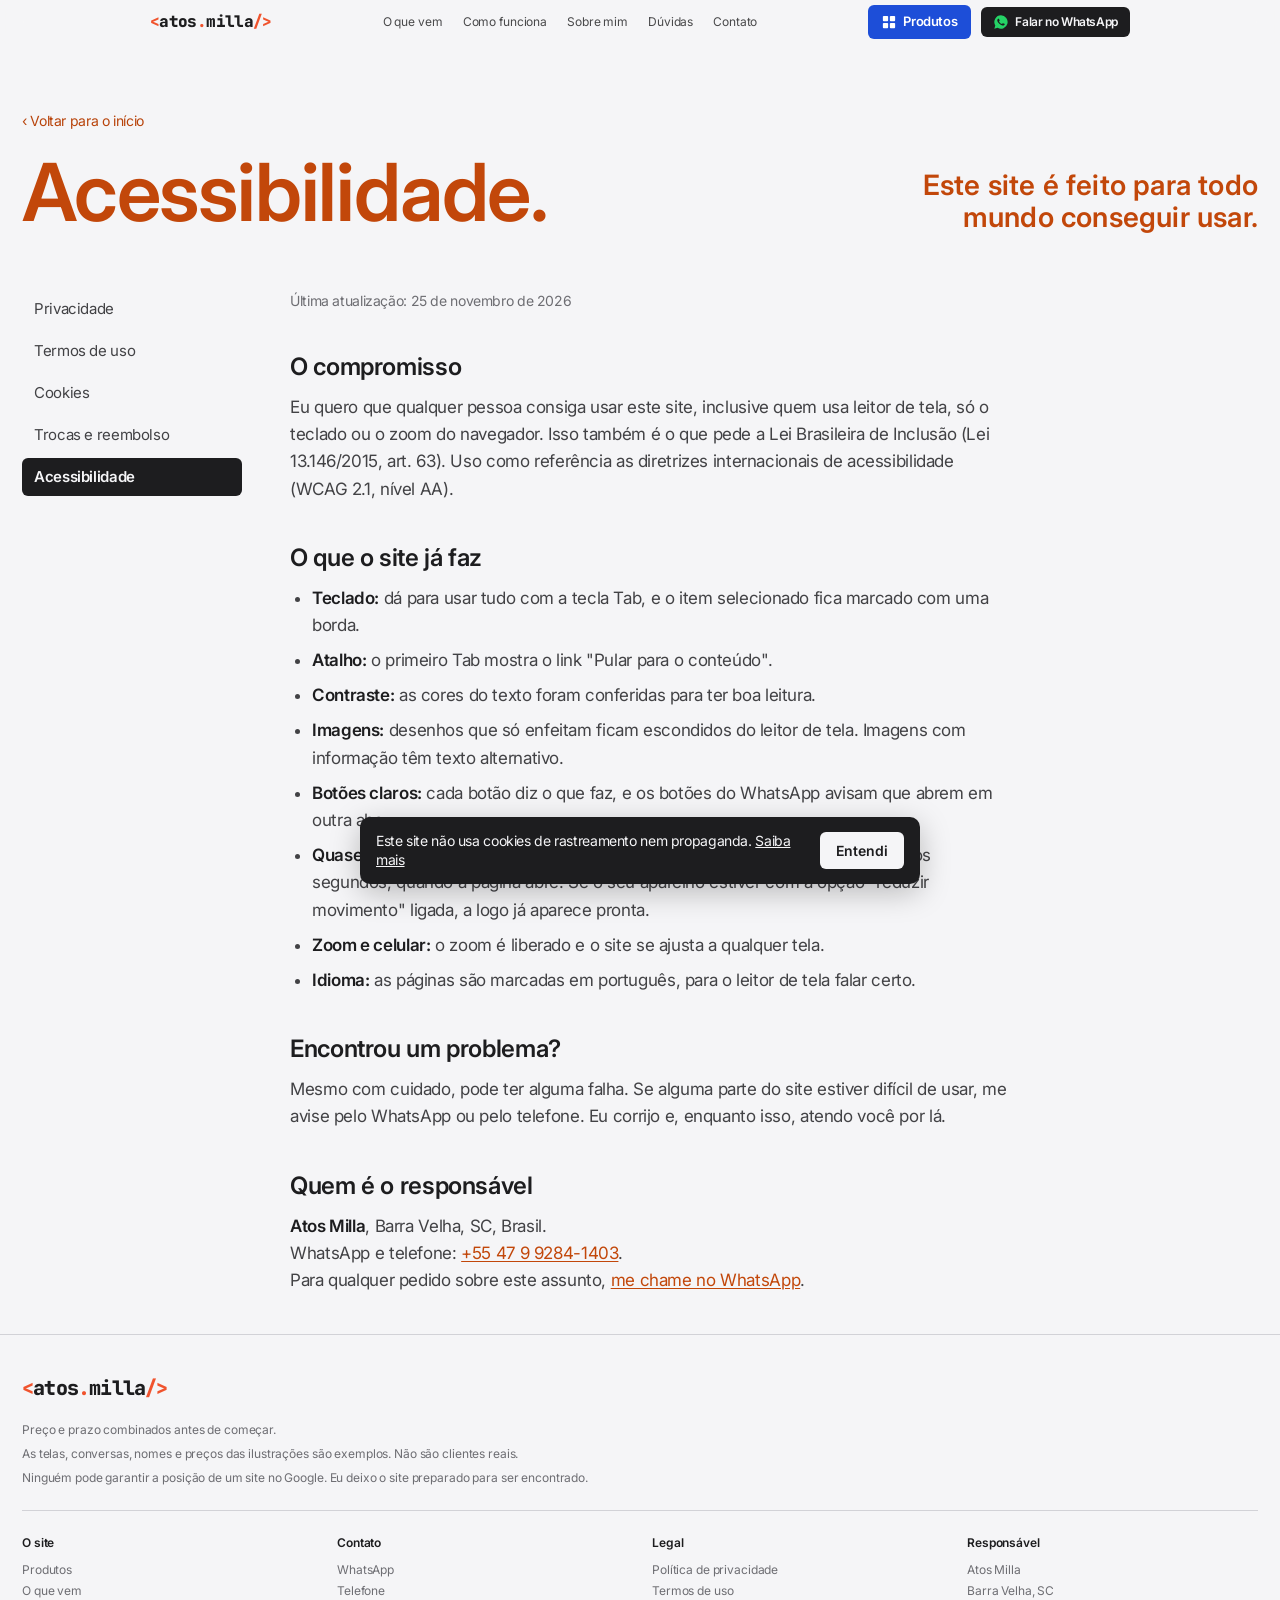
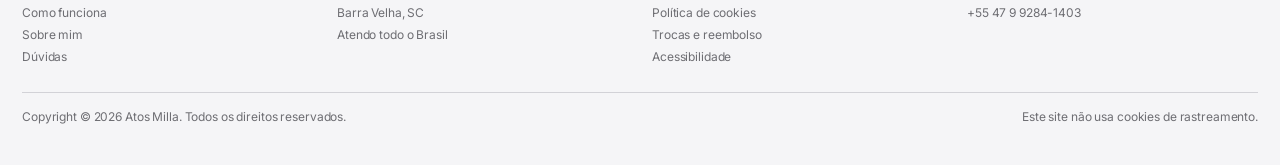
==== commit 9ba35bae: "Volta a animação da logo sendo digitada (única animação do site) Co-Authored-By: Claude Opus 5.5 <no" ====
--- a/acessibilidade.html
+++ b/acessibilidade.html
@@ -11,8 +11,8 @@
 <meta property="og:type" content="website">
 <meta property="og:image" content="https://atosmilla.github.io/assets/og.jpg">
 <link rel="icon" href="data:image/svg+xml,%3Csvg xmlns='http://www.w3.org/2000/svg' viewBox='0 0 64 64'%3E%3Crect width='64' height='64' rx='16' fill='%23111318'/%3E%3Cpath d='M30 20L14 32l16 12' fill='none' stroke='%23F0532D' stroke-width='7' stroke-linecap='round' stroke-linejoin='round'/%3E%3Cpath d='M44 14L34 50' stroke='%23F5F4F0' stroke-width='7' stroke-linecap='round'/%3E%3C/svg%3E">
-<link rel="stylesheet" href="assets/fonts.css?v=20261125b">
-<link rel="stylesheet" href="assets/site.css?v=20261125b">
+<link rel="stylesheet" href="assets/fonts.css?v=20261127a">
+<link rel="stylesheet" href="assets/site.css?v=20261127a">
 </head>
 <body>
 <a class="skip" href="index.html">Pular para o conteúdo</a>
@@ -70,7 +70,7 @@
         <li><b>Contraste:</b> as cores do texto foram conferidas para ter boa leitura.</li>
         <li><b>Imagens:</b> desenhos que só enfeitam ficam escondidos do leitor de tela. Imagens com informação têm texto alternativo.</li>
         <li><b>Botões claros:</b> cada botão diz o que faz, e os botões do WhatsApp avisam que abrem em outra aba.</li>
-        <li><b>Sem animações:</b> nada pisca nem se mexe sozinho.</li>
+        <li><b>Quase sem animações:</b> só a logo da página inicial é digitada uma vez, em poucos segundos, quando a página abre. Se o seu aparelho estiver com a opção "reduzir movimento" ligada, a logo já aparece pronta.</li>
         <li><b>Zoom e celular:</b> o zoom é liberado e o site se ajusta a qualquer tela.</li>
         <li><b>Idioma:</b> as páginas são marcadas em português, para o leitor de tela falar certo.</li>
       </ul>
@@ -99,6 +99,6 @@
   <div class="foot-legal"><span>Copyright © <span id="ano">2026</span> Atos Milla. Todos os direitos reservados.</span><span>Este site não usa cookies de rastreamento.</span></div>
 </footer>
 
-<script src="assets/site.js?v=20261125b"></script>
+<script src="assets/site.js?v=20261127a"></script>
 </body>
 </html>
--- a/assets/site.css
+++ b/assets/site.css
@@ -401,7 +401,12 @@
   .rv,.rail.rv .rail-track>*,.iconnav.rv a{opacity:1!important;transform:none!important}
   .split .wd>span{transform:none!important}
   .brand-sub{opacity:1!important;transform:none!important}
-  .brand .caret{display:none}
+  /* única animação do site: a logo sendo digitada (pedido do Atos em 2026-11-27) */
+  .brand .ghost{visibility:hidden}
+  .brand .typed{position:absolute;left:0;top:0}
+  .brand .caret{animation:caret 1s steps(1) infinite!important}
+  .brand.done .caret{animation:caret 1s steps(1) 3,fadeout .4s ease 3s forwards!important}
+  @media (prefers-reduced-motion:reduce){.brand .caret{display:none}}
   .card:hover,.tile:hover{transform:none}
   .phone .b,.msg,.result,.result+.result,.browser .url b,.mono .tag{opacity:1;transform:none}
   .sbar .typed::after{transform:scaleX(0)}
